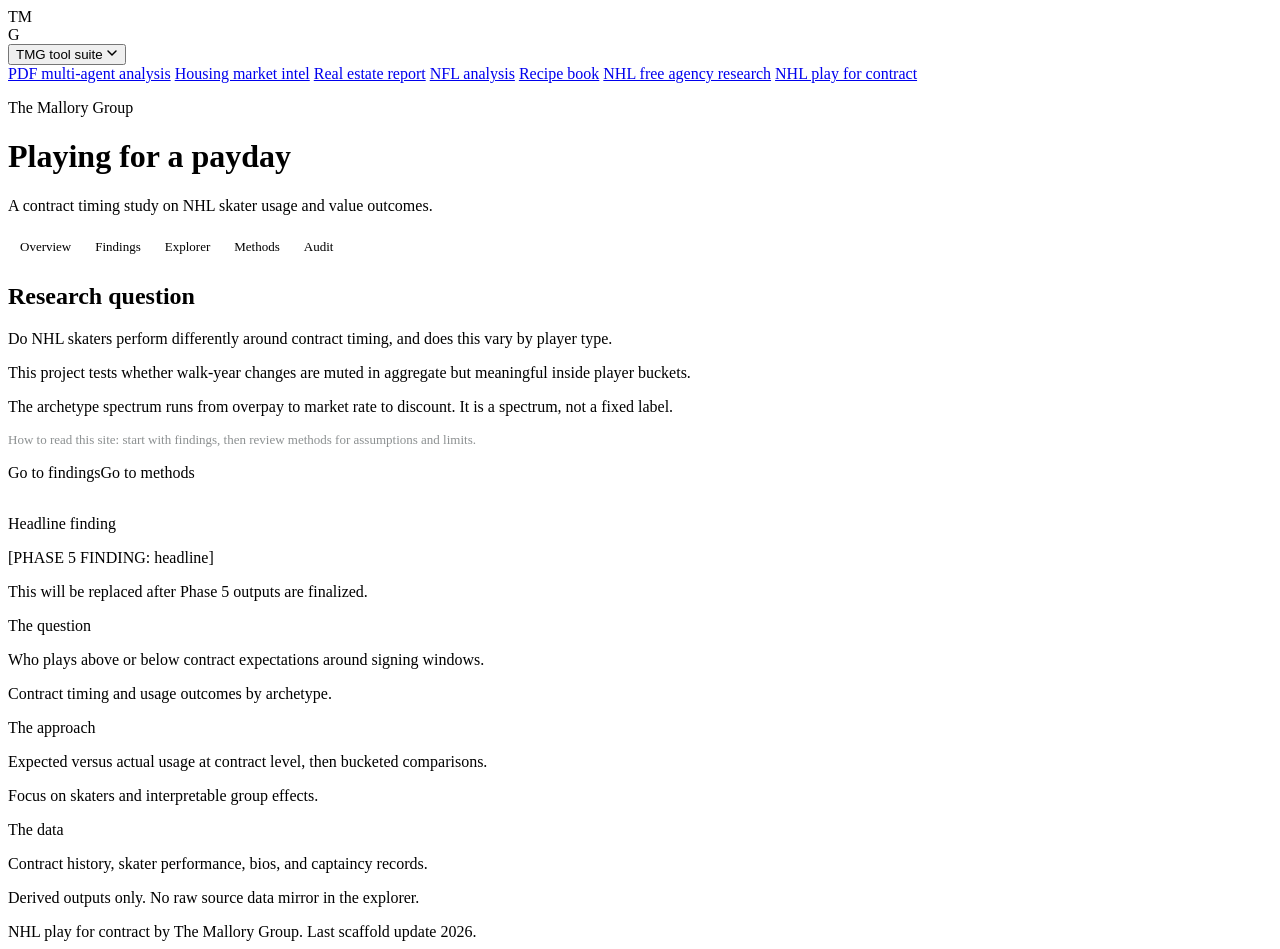
==== dashboard/src/index.html @ 9e1921b1 "Add GitHub Actions workflow for deploying to GitHub Pages, update README with deployment instruction" ====
<!doctype html>
<html lang="en">
<head>
  <meta charset="utf-8">
  <meta name="viewport" content="width=device-width, initial-scale=1">
  <title>NHL play for contract</title>
  <link rel="preconnect" href="https://fonts.googleapis.com">
  <link href="https://fonts.googleapis.com/css2?family=Inter:wght@400;500&display=swap" rel="stylesheet">
  <link rel="stylesheet" href="https://rmallorybpc.github.io/tmg-brand-guide/dist/tmg.css">
  <link rel="stylesheet" href="./site.css">
</head>
<body>
  <nav class="tmg-nav" role="banner" aria-label="The Mallory Group site navigation">
    <div class="tmg-logo" aria-label="The Mallory Group">
      <span>TM</span>
      <div class="tmg-logo-divider" aria-hidden="true"></div>
      <span>G</span>
    </div>
    <div class="tmg-dropdown-wrap">
      <button class="tmg-dropdown-btn" id="tmgDdBtn" aria-haspopup="true" aria-expanded="false" aria-controls="tmgDdMenu">
        TMG tool suite
        <svg class="tmg-chevron" viewBox="0 0 12 12" fill="none" width="12" height="12" aria-hidden="true">
          <path d="M2 4l4 4 4-4" stroke="currentColor" stroke-width="1.5" stroke-linecap="round"></path>
        </svg>
      </button>
      <div class="tmg-dropdown-menu" id="tmgDdMenu" role="menu">
        <a href="https://rmallorybpc.github.io/pdf-multi-agent-analysis/" target="_blank" rel="noreferrer" role="menuitem">PDF multi-agent analysis</a>
        <a href="https://rmallorybpc.github.io/housing-market-intel/" target="_blank" rel="noreferrer" role="menuitem">Housing market intel</a>
        <a href="https://rmallorybpc.github.io/real-estate-report/" target="_blank" rel="noreferrer" role="menuitem">Real estate report</a>
        <a href="https://rmallorybpc.github.io/nflanalysis/dashboard/src/" target="_blank" rel="noreferrer" role="menuitem">NFL analysis</a>
        <a href="https://rmallorybpc.github.io/recipes/" target="_blank" rel="noreferrer" role="menuitem">Recipe book</a>
        <a href="https://rmallorybpc.github.io/nhl-free-agency-research/" target="_blank" rel="noreferrer" role="menuitem">NHL free agency research</a>
        <a href="https://rmallorybpc.github.io/nhl-play-for-contract/" target="_blank" rel="noreferrer" role="menuitem">NHL play for contract</a>
      </div>
    </div>
  </nav>

  <main class="tmg-page" aria-label="NHL play for contract overview">
    <div class="tmg-container">
      <header class="tmg-page-header">
        <p class="tmg-eyebrow">The Mallory Group</p>
        <h1 class="tmg-page-title">Playing for a payday</h1>
        <p class="tmg-page-desc">A contract timing study on NHL skater usage and value outcomes.</p>
      </header>

      <nav class="tmg-page-links" aria-label="Site pages">
        <a class="tmg-page-link" href="./index.html" aria-current="page">Overview</a>
        <a class="tmg-page-link" href="./findings.html">Findings</a>
        <a class="tmg-page-link" href="./explorer.html">Explorer</a>
        <a class="tmg-page-link" href="./methods.html">Methods</a>
        <a class="tmg-page-link" href="./audit.html">Audit</a>
      </nav>

      <section class="tmg-bento-grid" aria-label="Overview cards">
        <article class="tmg-card-wide">
          <h2 class="tmg-h2">Research question</h2>
          <p class="tmg-body">Do NHL skaters perform differently around contract timing, and does this vary by player type.</p>
          <p class="tmg-body">This project tests whether walk-year changes are muted in aggregate but meaningful inside player buckets.</p>
          <p class="tmg-body">The archetype spectrum runs from overpay to market rate to discount. It is a spectrum, not a fixed label.</p>
          <p class="tmg-note">How to read this site: start with findings, then review methods for assumptions and limits.</p>
          <p class="tmg-inline-links">
            <a href="./findings.html">Go to findings</a>
            <a href="./methods.html">Go to methods</a>
          </p>
        </article>

        <article class="tmg-card" role="group" aria-label="Headline finding placeholder">
          <p class="tmg-card-label">Headline finding</p>
          <p class="tmg-card-title">[PHASE 5 FINDING: headline]</p>
          <p class="tmg-card-sub">This will be replaced after Phase 5 outputs are finalized.</p>
        </article>

        <article class="tmg-card" role="group" aria-label="Project framing">
          <p class="tmg-card-label">The question</p>
          <p class="tmg-card-title">Who plays above or below contract expectations around signing windows.</p>
          <p class="tmg-card-sub">Contract timing and usage outcomes by archetype.</p>
        </article>

        <article class="tmg-card" role="group" aria-label="Approach framing">
          <p class="tmg-card-label">The approach</p>
          <p class="tmg-card-title">Expected versus actual usage at contract level, then bucketed comparisons.</p>
          <p class="tmg-card-sub">Focus on skaters and interpretable group effects.</p>
        </article>

        <article class="tmg-card" role="group" aria-label="Data framing">
          <p class="tmg-card-label">The data</p>
          <p class="tmg-card-title">Contract history, skater performance, bios, and captaincy records.</p>
          <p class="tmg-card-sub">Derived outputs only. No raw source data mirror in the explorer.</p>
        </article>
      </section>
    </div>
  </main>

  <footer class="tmg-footer" role="contentinfo">
    NHL play for contract by The Mallory Group. Last scaffold update <span class="js-year">2026</span>.
  </footer>

  <script src="./site.js" defer></script>
</body>
</html>
---- dashboard/src/site.css ----
.tmg-page-links {
  display: flex;
  flex-wrap: wrap;
  gap: var(--tmg-gap-sm);
  margin-bottom: var(--tmg-gap);
}

.tmg-page-link {
  display: inline-flex;
  align-items: center;
  text-decoration: none;
  border: var(--tmg-border);
  color: var(--tmg-text);
  background: var(--tmg-surface);
  border-radius: var(--tmg-btn-radius);
  padding: 8px 12px;
  font-size: 13px;
  font-weight: 500;
}

.tmg-page-link[aria-current="page"] {
  border-color: var(--tmg-accent);
  color: var(--tmg-sage-hover);
}

.tmg-page-link:hover {
  border-color: var(--tmg-accent);
  color: var(--tmg-sage-hover);
}

.tmg-stack-sm {
  display: grid;
  gap: var(--tmg-gap-sm);
}

.tmg-filter-grid {
  display: grid;
  grid-template-columns: repeat(auto-fit, minmax(220px, 1fr));
  gap: var(--tmg-gap-sm);
}

.tmg-inline-links {
  display: inline-flex;
  gap: var(--tmg-gap-sm);
  flex-wrap: wrap;
}

.tmg-inline-links a {
  color: var(--tmg-sage-hover);
  text-decoration: none;
  border-bottom: 1px solid transparent;
}

.tmg-inline-links a:hover {
  border-bottom-color: var(--tmg-sage);
}

.tmg-note {
  margin: 0;
  font-size: 13px;
  color: rgba(45, 52, 54, 0.55);
}

.tmg-list {
  margin: 0;
  padding-left: 20px;
}

.tmg-list li {
  margin-bottom: 8px;
}
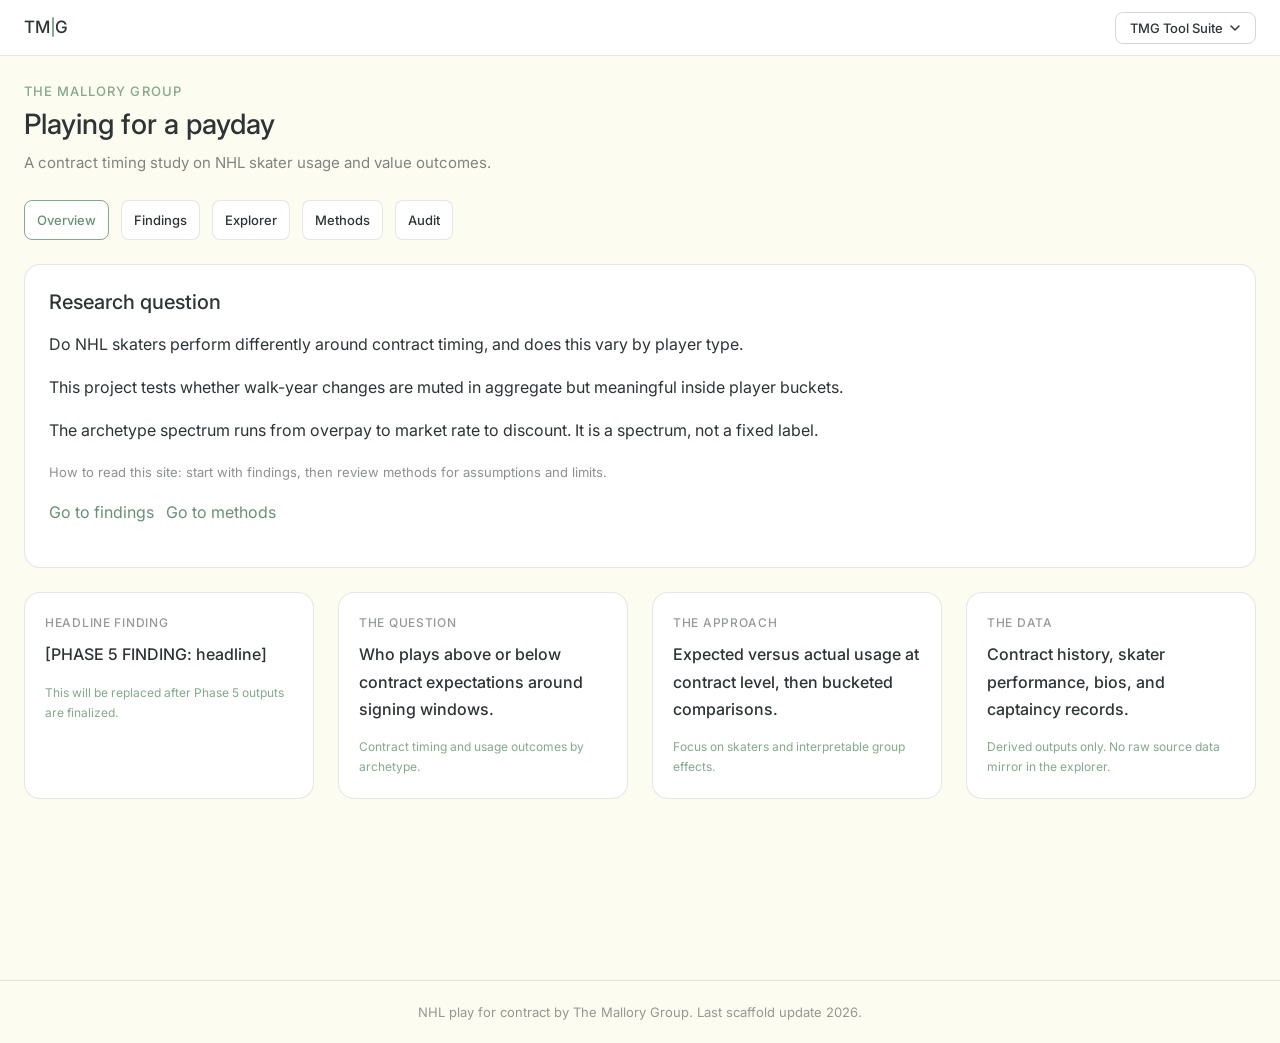
==== commit 2172d934: "Refactor stylesheets to use local tmg.css and update dropdown menu item labels for consistency" ====
--- a/dashboard/src/index.html
+++ b/dashboard/src/index.html
@@ -6,7 +6,7 @@
   <title>NHL play for contract</title>
   <link rel="preconnect" href="https://fonts.googleapis.com">
   <link href="https://fonts.googleapis.com/css2?family=Inter:wght@400;500&display=swap" rel="stylesheet">
-  <link rel="stylesheet" href="https://rmallorybpc.github.io/tmg-brand-guide/dist/tmg.css">
+  <link rel="stylesheet" href="./tmg.css">
   <link rel="stylesheet" href="./site.css">
 </head>
 <body>
@@ -18,19 +18,19 @@
     </div>
     <div class="tmg-dropdown-wrap">
       <button class="tmg-dropdown-btn" id="tmgDdBtn" aria-haspopup="true" aria-expanded="false" aria-controls="tmgDdMenu">
-        TMG tool suite
+        TMG Tool Suite
         <svg class="tmg-chevron" viewBox="0 0 12 12" fill="none" width="12" height="12" aria-hidden="true">
           <path d="M2 4l4 4 4-4" stroke="currentColor" stroke-width="1.5" stroke-linecap="round"></path>
         </svg>
       </button>
       <div class="tmg-dropdown-menu" id="tmgDdMenu" role="menu">
-        <a href="https://rmallorybpc.github.io/pdf-multi-agent-analysis/" target="_blank" rel="noreferrer" role="menuitem">PDF multi-agent analysis</a>
-        <a href="https://rmallorybpc.github.io/housing-market-intel/" target="_blank" rel="noreferrer" role="menuitem">Housing market intel</a>
-        <a href="https://rmallorybpc.github.io/real-estate-report/" target="_blank" rel="noreferrer" role="menuitem">Real estate report</a>
-        <a href="https://rmallorybpc.github.io/nflanalysis/dashboard/src/" target="_blank" rel="noreferrer" role="menuitem">NFL analysis</a>
-        <a href="https://rmallorybpc.github.io/recipes/" target="_blank" rel="noreferrer" role="menuitem">Recipe book</a>
-        <a href="https://rmallorybpc.github.io/nhl-free-agency-research/" target="_blank" rel="noreferrer" role="menuitem">NHL free agency research</a>
-        <a href="https://rmallorybpc.github.io/nhl-play-for-contract/" target="_blank" rel="noreferrer" role="menuitem">NHL play for contract</a>
+        <a href="https://rmallorybpc.github.io/pdf-multi-agent-analysis/" target="_blank" rel="noreferrer" role="menuitem">PDF Multi-Agent Analysis</a>
+        <a href="https://rmallorybpc.github.io/housing-market-intel/" target="_blank" rel="noreferrer" role="menuitem">Housing Market Intel</a>
+        <a href="https://rmallorybpc.github.io/real-estate-report/" target="_blank" rel="noreferrer" role="menuitem">Real Estate Report</a>
+        <a href="https://rmallorybpc.github.io/nflanalysis/dashboard/src/" target="_blank" rel="noreferrer" role="menuitem">NFL Analysis</a>
+        <a href="https://rmallorybpc.github.io/recipes/" target="_blank" rel="noreferrer" role="menuitem">Recipe Book</a>
+        <a href="https://rmallorybpc.github.io/nhl-free-agency-research/" target="_blank" rel="noreferrer" role="menuitem">NHL Free Agency Research</a>
+        <a href="https://rmallorybpc.github.io/nhl-play-for-contract/" target="_blank" rel="noreferrer" role="menuitem">NHL Play for Contract</a>
       </div>
     </div>
   </nav>
--- a/dashboard/src/tmg.css
+++ b/dashboard/src/tmg.css
@@ -0,0 +1,260 @@
+/* ============================================================
+   TMG Design System — The Mallory Group
+   dist/tmg.css — v2.0
+
+   CDN usage (add to every repo <head>):
+   <link rel="stylesheet" href="https://rmallorybpc.github.io/tmg-brand-guide/dist/tmg.css">
+
+   Google Font (add above the CSS link):
+   <link rel="preconnect" href="https://fonts.googleapis.com">
+   <link href="https://fonts.googleapis.com/css2?family=Inter:wght@400;500&display=swap" rel="stylesheet">
+   ============================================================ */
+
+
+/* ── 1. Tokens ─────────────────────────────────────────────── */
+:root {
+  /* Palette */
+  --tmg-cream:        #FDFCF0;
+  --tmg-charcoal:     #2D3436;
+  --tmg-sage:         #84A98C;
+  --tmg-sage-hover:   #6B8F74;
+  --tmg-white:        #FFFFFF;
+
+  /* Semantic */
+  --tmg-bg:           var(--tmg-cream);
+  --tmg-text:         var(--tmg-charcoal);
+  --tmg-accent:       var(--tmg-sage);
+  --tmg-surface:      var(--tmg-white);
+
+  /* Status */
+  --tmg-success:      #2E8540;
+  --tmg-warning:      #C47F00;
+  --tmg-error:        #B00020;
+
+  /* Borders */
+  --tmg-border:       1px solid rgba(45, 52, 54, 0.12);
+  --tmg-border-hover: 1px solid rgba(132, 169, 140, 0.50);
+
+  /* Radii */
+  --tmg-bento-radius: 16px;
+  --tmg-nav-radius:   8px;
+  --tmg-btn-radius:   8px;
+
+  /* Spacing */
+  --tmg-gap:          24px;
+  --tmg-gap-sm:       12px;
+
+  /* Elevation */
+  --tmg-shadow-sm:    0 1px 3px rgba(45, 52, 54, 0.08);
+  --tmg-shadow-md:    0 2px 8px rgba(45, 52, 54, 0.10);
+}
+
+
+/* ── 2. Reset & base ───────────────────────────────────────── */
+*, *::before, *::after { box-sizing: border-box; }
+
+body {
+  background: var(--tmg-bg);
+  color: var(--tmg-text);
+  font-family: Inter, -apple-system, BlinkMacSystemFont, "Segoe UI", Roboto, "Helvetica Neue", Arial, sans-serif;
+  font-size: 16px;
+  line-height: 1.7;
+  margin: 0;
+}
+
+:focus-visible {
+  outline: 3px solid rgba(132, 169, 140, 0.40);
+  outline-offset: 2px;
+}
+
+.sr-only {
+  position: absolute; width: 1px; height: 1px; padding: 0;
+  margin: -1px; overflow: hidden; clip: rect(0,0,0,0);
+  white-space: nowrap; border: 0;
+}
+
+
+/* ── 3. Typography ─────────────────────────────────────────── */
+.tmg-eyebrow    { font-size: 13px;  font-weight: 500; letter-spacing: 0.08em; text-transform: uppercase; color: var(--tmg-sage); margin: 0 0 4px; }
+.tmg-h1         { font-size: 28px;  font-weight: 500; line-height: 1.3; color: var(--tmg-charcoal); margin: 0 0 8px; }
+.tmg-h2         { font-size: 20px;  font-weight: 500; line-height: 1.3; color: var(--tmg-charcoal); margin: 0 0 6px; }
+.tmg-h3         { font-size: 16px;  font-weight: 500; line-height: 1.3; color: var(--tmg-charcoal); margin: 0 0 6px; }
+.tmg-body       { font-size: 16px;  font-weight: 400; line-height: 1.7; color: var(--tmg-charcoal); }
+.tmg-body-sm    { font-size: 13px;  font-weight: 400; color: var(--tmg-charcoal); }
+.tmg-label      { font-size: 13px;  font-weight: 500; color: var(--tmg-charcoal); }
+.tmg-label-caps { font-size: 12px;  font-weight: 500; letter-spacing: 0.06em; text-transform: uppercase; color: rgba(45,52,54,0.50); }
+.tmg-metric     { font-size: 28px;  font-weight: 500; color: var(--tmg-charcoal); }
+.tmg-text-muted { color: rgba(45, 52, 54, 0.55); }
+.tmg-text-accent{ color: var(--tmg-sage); }
+
+
+/* ── 4. Navigation ─────────────────────────────────────────── */
+.tmg-nav {
+  position: sticky; top: 0; z-index: 100;
+  background: var(--tmg-white); border-bottom: var(--tmg-border);
+  padding: 0 24px; height: 56px;
+  display: flex; align-items: center; justify-content: space-between;
+}
+
+.tmg-logo {
+  display: flex; align-items: center;
+  font-size: 17px; font-weight: 500; letter-spacing: 0.02em;
+  color: var(--tmg-charcoal); text-decoration: none;
+}
+
+.tmg-logo-divider {
+  width: 2px; height: 20px;
+  background: var(--tmg-sage); border-radius: 2px; margin: 0 1px;
+}
+
+.tmg-dropdown-wrap { position: relative; }
+
+.tmg-dropdown-btn {
+  background: transparent; border: 1px solid rgba(45,52,54,0.20);
+  border-radius: var(--tmg-btn-radius); padding: 7px 14px;
+  font-size: 13px; font-weight: 500; color: var(--tmg-charcoal);
+  cursor: pointer; display: inline-flex; align-items: center; gap: 6px;
+  font-family: inherit; transition: background 0.15s;
+}
+.tmg-dropdown-btn:hover,
+.tmg-dropdown-btn.open          { background: rgba(132,169,140,0.10); }
+.tmg-dropdown-btn:focus-visible { outline: 3px solid rgba(132,169,140,0.35); outline-offset: 2px; }
+
+.tmg-chevron { transition: transform 0.2s; flex-shrink: 0; }
+.tmg-dropdown-btn.open .tmg-chevron { transform: rotate(180deg); }
+
+.tmg-dropdown-menu {
+  display: none; position: absolute; right: 0; top: calc(100% + 6px);
+  background: var(--tmg-white); border: var(--tmg-border);
+  border-radius: 10px; padding: 6px; min-width: 220px;
+  z-index: 200; box-shadow: var(--tmg-shadow-md);
+}
+.tmg-dropdown-menu.open { display: block; }
+
+.tmg-dropdown-menu a {
+  display: block; padding: 8px 12px; border-radius: 6px;
+  font-size: 13px; color: var(--tmg-charcoal); text-decoration: none;
+  transition: background 0.12s, color 0.12s;
+}
+.tmg-dropdown-menu a:hover          { background: rgba(132,169,140,0.12); color: var(--tmg-sage-hover); }
+.tmg-dropdown-menu a:focus-visible  { outline: 2px solid var(--tmg-sage); outline-offset: -2px; border-radius: 6px; }
+
+
+/* ── 5. Layout ─────────────────────────────────────────────── */
+.tmg-page {
+  background: var(--tmg-bg);
+  min-height: 100vh;
+  padding: var(--tmg-gap);
+}
+
+.tmg-container {
+  max-width: 1280px;
+  margin: 0 auto;
+}
+
+.tmg-bento-grid {
+  display: grid;
+  grid-template-columns: repeat(auto-fit, minmax(280px, 1fr));
+  gap: var(--tmg-gap);
+}
+
+.tmg-page-header { margin-bottom: var(--tmg-gap); }
+.tmg-page-title  { font-size: 28px; font-weight: 500; color: var(--tmg-charcoal); margin: 0 0 8px; line-height: 1.3; }
+.tmg-page-desc   { font-size: 15px; color: rgba(45,52,54,0.60); margin: 0; }
+
+.tmg-footer {
+  padding: 20px 24px; text-align: center;
+  font-size: 13px; color: rgba(45,52,54,0.50);
+  border-top: var(--tmg-border); margin-top: var(--tmg-gap);
+}
+
+
+/* ── 6. Cards ──────────────────────────────────────────────── */
+.tmg-card {
+  background: var(--tmg-white);
+  border: var(--tmg-border);
+  border-radius: var(--tmg-bento-radius);
+  padding: 20px;
+}
+
+.tmg-card-wide {
+  background: var(--tmg-white);
+  border: var(--tmg-border);
+  border-radius: var(--tmg-bento-radius);
+  padding: 24px;
+  grid-column: 1 / -1;
+}
+
+.tmg-card-label { font-size: 12px; font-weight: 500; text-transform: uppercase; letter-spacing: 0.06em; color: rgba(45,52,54,0.50); margin: 0 0 8px; }
+.tmg-card-title { font-size: 16px; font-weight: 500; color: var(--tmg-charcoal); margin: 0 0 14px; }
+.tmg-card-value { font-size: 28px; font-weight: 500; color: var(--tmg-charcoal); margin: 0 0 4px; }
+.tmg-card-sub   { font-size: 12px; color: var(--tmg-sage); margin: 0; }
+.tmg-trend-up   { color: var(--tmg-success); font-size: 13px; font-weight: 500; }
+.tmg-trend-down { color: var(--tmg-error);   font-size: 13px; font-weight: 500; }
+
+
+/* ── 7. Buttons ────────────────────────────────────────────── */
+.tmg-btn {
+  background: var(--tmg-charcoal); color: var(--tmg-white);
+  border: none; border-radius: var(--tmg-btn-radius);
+  padding: 10px 16px; font-size: 13px; font-weight: 500;
+  cursor: pointer; display: inline-flex; align-items: center; gap: 6px;
+  font-family: inherit; transition: background 0.15s;
+}
+.tmg-btn:hover          { background: #3D4446; }
+.tmg-btn:active         { transform: scale(0.98); }
+.tmg-btn:focus-visible  { outline: 3px solid rgba(45,52,54,0.20); outline-offset: 2px; }
+
+.tmg-btn-ghost {
+  background: transparent; color: var(--tmg-charcoal);
+  border: 1px solid rgba(45,52,54,0.20); border-radius: var(--tmg-btn-radius);
+  padding: 10px 16px; font-size: 13px; font-weight: 500;
+  cursor: pointer; display: inline-flex; align-items: center; gap: 6px;
+  font-family: inherit; transition: border-color 0.15s, color 0.15s;
+}
+.tmg-btn-ghost:hover         { border-color: var(--tmg-sage); color: var(--tmg-sage-hover); }
+.tmg-btn-ghost:active        { transform: scale(0.98); }
+.tmg-btn-ghost:focus-visible { outline: 3px solid rgba(132,169,140,0.35); outline-offset: 2px; }
+
+
+/* ── 8. Tables ─────────────────────────────────────────────── */
+.tmg-table { width: 100%; border-collapse: collapse; font-size: 13px; }
+
+.tmg-table th {
+  background: rgba(132,169,140,0.15); color: var(--tmg-charcoal);
+  font-weight: 500; font-size: 12px; text-transform: uppercase;
+  letter-spacing: 0.04em; padding: 9px 14px; text-align: left;
+  border-bottom: 1px solid rgba(132,169,140,0.25);
+}
+
+.tmg-table td {
+  padding: 9px 14px;
+  border-bottom: 1px solid rgba(45,52,54,0.07);
+  color: var(--tmg-charcoal);
+}
+
+.tmg-table tr:last-child td { border-bottom: none; }
+.tmg-table tr:hover td      { background: rgba(132,169,140,0.04); }
+
+
+/* ── 9. Form inputs ────────────────────────────────────────── */
+.tmg-input,
+.tmg-select,
+.tmg-textarea {
+  width: 100%; background: var(--tmg-white); color: var(--tmg-charcoal);
+  border: var(--tmg-border); border-radius: var(--tmg-btn-radius);
+  padding: 9px 12px; font-size: 14px; font-family: inherit;
+  transition: border-color 0.15s, box-shadow 0.15s; box-sizing: border-box;
+}
+.tmg-input:focus,
+.tmg-select:focus,
+.tmg-textarea:focus {
+  outline: none; border-color: var(--tmg-sage);
+  box-shadow: 0 0 0 3px rgba(132,169,140,0.15);
+}
+.tmg-input::placeholder { color: rgba(45,52,54,0.35); }
+
+.tmg-field-label {
+  display: block; font-size: 13px; font-weight: 500;
+  color: var(--tmg-charcoal); margin-bottom: 6px;
+}
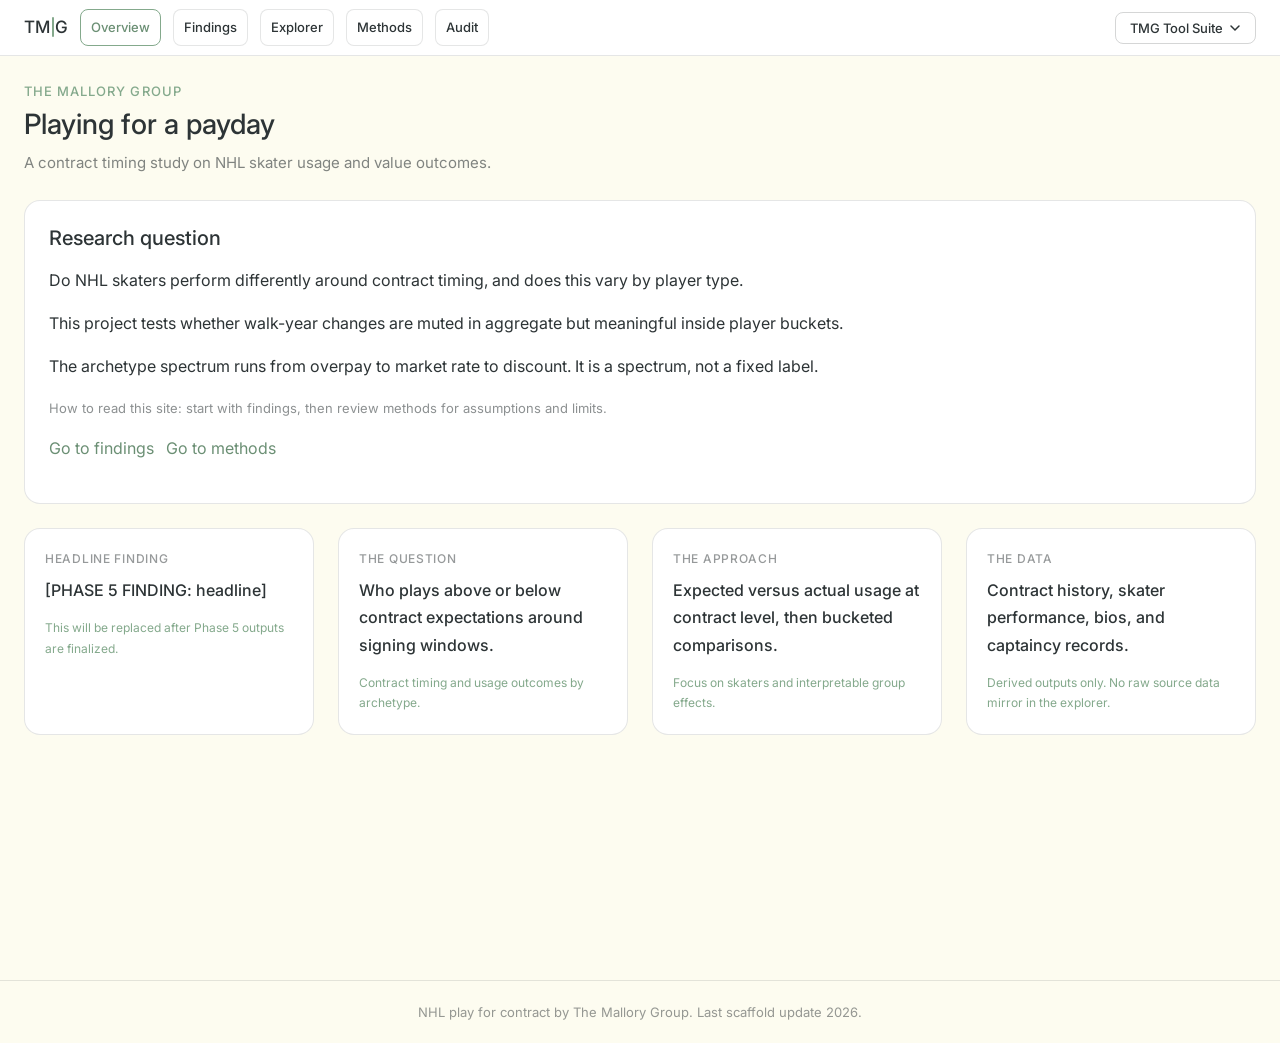
==== commit 1ca08cb7: "Add navigation links to all main pages and enhance CSS for better layout and styling" ====
--- a/dashboard/src/index.html
+++ b/dashboard/src/index.html
@@ -16,6 +16,13 @@
       <div class="tmg-logo-divider" aria-hidden="true"></div>
       <span>G</span>
     </div>
+    <nav class="tmg-page-links" aria-label="Site pages">
+      <a class="tmg-page-link" href="./index.html" aria-current="page">Overview</a>
+      <a class="tmg-page-link" href="./findings.html">Findings</a>
+      <a class="tmg-page-link" href="./explorer.html">Explorer</a>
+      <a class="tmg-page-link" href="./methods.html">Methods</a>
+      <a class="tmg-page-link" href="./audit.html">Audit</a>
+    </nav>
     <div class="tmg-dropdown-wrap">
       <button class="tmg-dropdown-btn" id="tmgDdBtn" aria-haspopup="true" aria-expanded="false" aria-controls="tmgDdMenu">
         TMG Tool Suite
@@ -42,14 +49,6 @@
         <h1 class="tmg-page-title">Playing for a payday</h1>
         <p class="tmg-page-desc">A contract timing study on NHL skater usage and value outcomes.</p>
       </header>
-
-      <nav class="tmg-page-links" aria-label="Site pages">
-        <a class="tmg-page-link" href="./index.html" aria-current="page">Overview</a>
-        <a class="tmg-page-link" href="./findings.html">Findings</a>
-        <a class="tmg-page-link" href="./explorer.html">Explorer</a>
-        <a class="tmg-page-link" href="./methods.html">Methods</a>
-        <a class="tmg-page-link" href="./audit.html">Audit</a>
-      </nav>
 
       <section class="tmg-bento-grid" aria-label="Overview cards">
         <article class="tmg-card-wide">
--- a/dashboard/src/site.css
+++ b/dashboard/src/site.css
@@ -3,6 +3,19 @@
   flex-wrap: wrap;
   gap: var(--tmg-gap-sm);
   margin-bottom: var(--tmg-gap);
+}
+
+.tmg-nav {
+  gap: var(--tmg-gap-sm);
+}
+
+.tmg-nav .tmg-page-links {
+  flex: 1;
+  margin-bottom: 0;
+  flex-wrap: nowrap;
+  overflow-x: auto;
+  white-space: nowrap;
+  scrollbar-width: thin;
 }
 
 .tmg-page-link {
@@ -16,6 +29,11 @@
   padding: 8px 12px;
   font-size: 13px;
   font-weight: 500;
+}
+
+.tmg-nav .tmg-page-link {
+  flex: 0 0 auto;
+  padding: 6px 10px;
 }
 
 .tmg-page-link[aria-current="page"] {
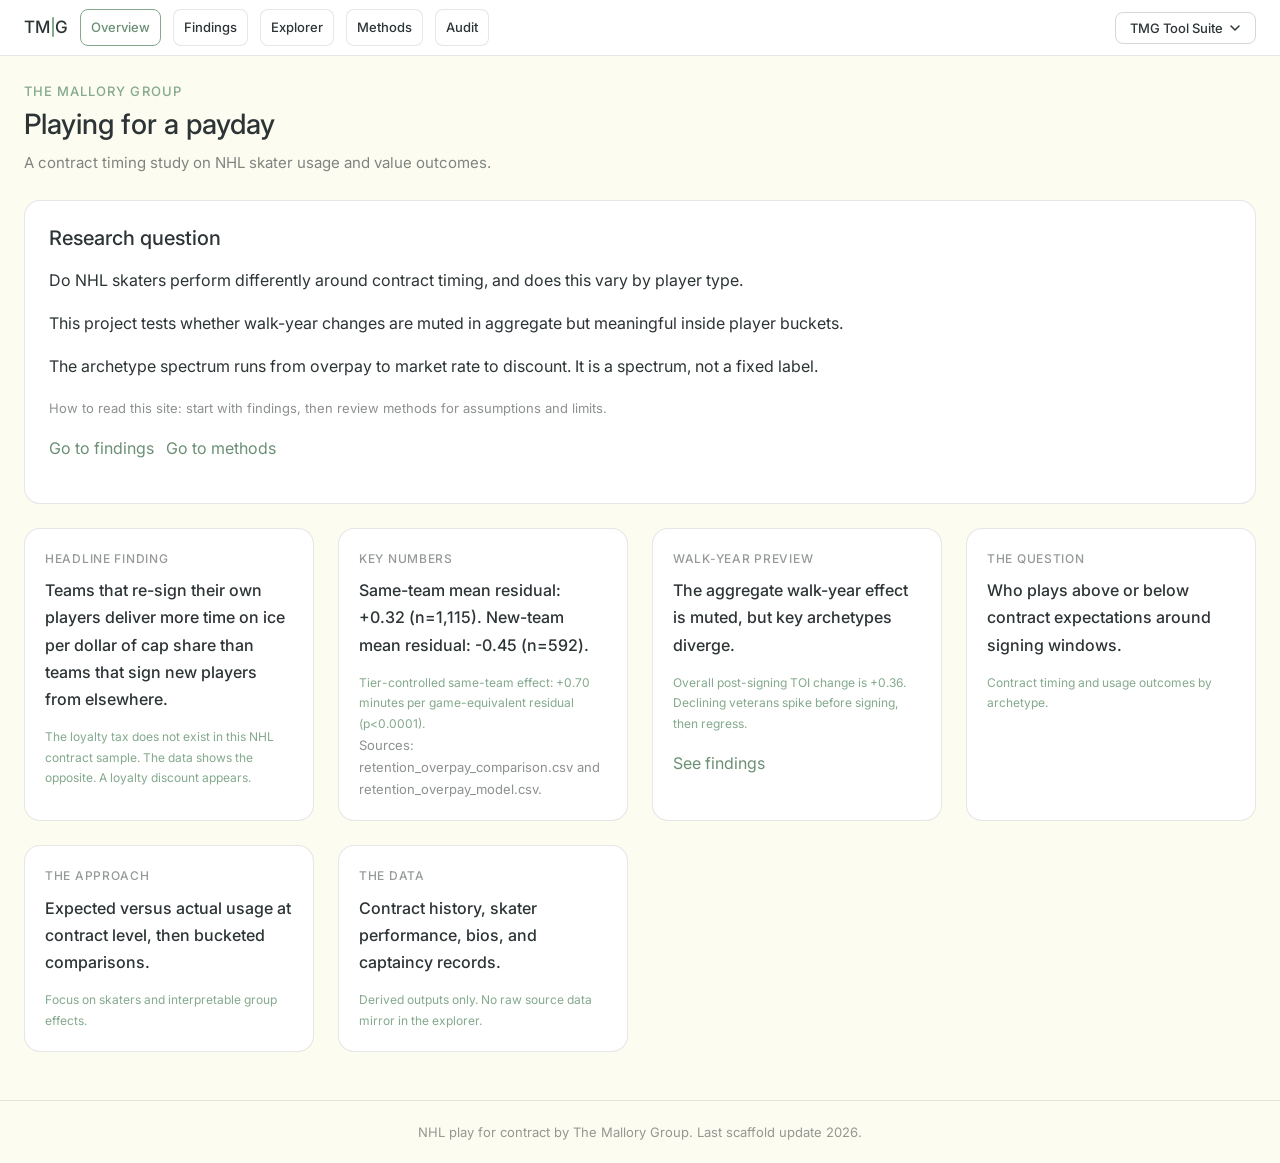
==== commit 5630f3cc: "Enhance dashboard functionality by copying findings data into the payload, updating audit and explor" ====
--- a/dashboard/src/index.html
+++ b/dashboard/src/index.html
@@ -63,10 +63,24 @@
           </p>
         </article>
 
-        <article class="tmg-card" role="group" aria-label="Headline finding placeholder">
+        <article class="tmg-card" role="group" aria-label="Headline finding loyalty discount">
           <p class="tmg-card-label">Headline finding</p>
-          <p class="tmg-card-title">[PHASE 5 FINDING: headline]</p>
-          <p class="tmg-card-sub">This will be replaced after Phase 5 outputs are finalized.</p>
+          <p class="tmg-card-title">Teams that re-sign their own players deliver more time on ice per dollar of cap share than teams that sign new players from elsewhere.</p>
+          <p class="tmg-card-sub">The loyalty tax does not exist in this NHL contract sample. The data shows the opposite. A loyalty discount appears.</p>
+        </article>
+
+        <article class="tmg-card" role="group" aria-label="Headline support numbers">
+          <p class="tmg-card-label">Key numbers</p>
+          <p class="tmg-card-title">Same-team mean residual: +0.32 (n=1,115). New-team mean residual: -0.45 (n=592).</p>
+          <p class="tmg-card-sub">Tier-controlled same-team effect: +0.70 minutes per game-equivalent residual (p&lt;0.0001).</p>
+          <p class="tmg-note">Sources: retention_overpay_comparison.csv and retention_overpay_model.csv.</p>
+        </article>
+
+        <article class="tmg-card" role="group" aria-label="Walk-year preview">
+          <p class="tmg-card-label">Walk-year preview</p>
+          <p class="tmg-card-title">The aggregate walk-year effect is muted, but key archetypes diverge.</p>
+          <p class="tmg-card-sub">Overall post-signing TOI change is +0.36. Declining veterans spike before signing, then regress.</p>
+          <p class="tmg-inline-links"><a href="./findings.html">See findings</a></p>
         </article>
 
         <article class="tmg-card" role="group" aria-label="Project framing">
--- a/dashboard/src/site.css
+++ b/dashboard/src/site.css
@@ -51,6 +51,20 @@
   gap: var(--tmg-gap-sm);
 }
 
+.tmg-two-col {
+  display: grid;
+  grid-template-columns: repeat(auto-fit, minmax(280px, 1fr));
+  gap: var(--tmg-gap);
+}
+
+.tmg-row-between {
+  display: flex;
+  align-items: center;
+  justify-content: space-between;
+  gap: var(--tmg-gap-sm);
+  flex-wrap: wrap;
+}
+
 .tmg-filter-grid {
   display: grid;
   grid-template-columns: repeat(auto-fit, minmax(220px, 1fr));
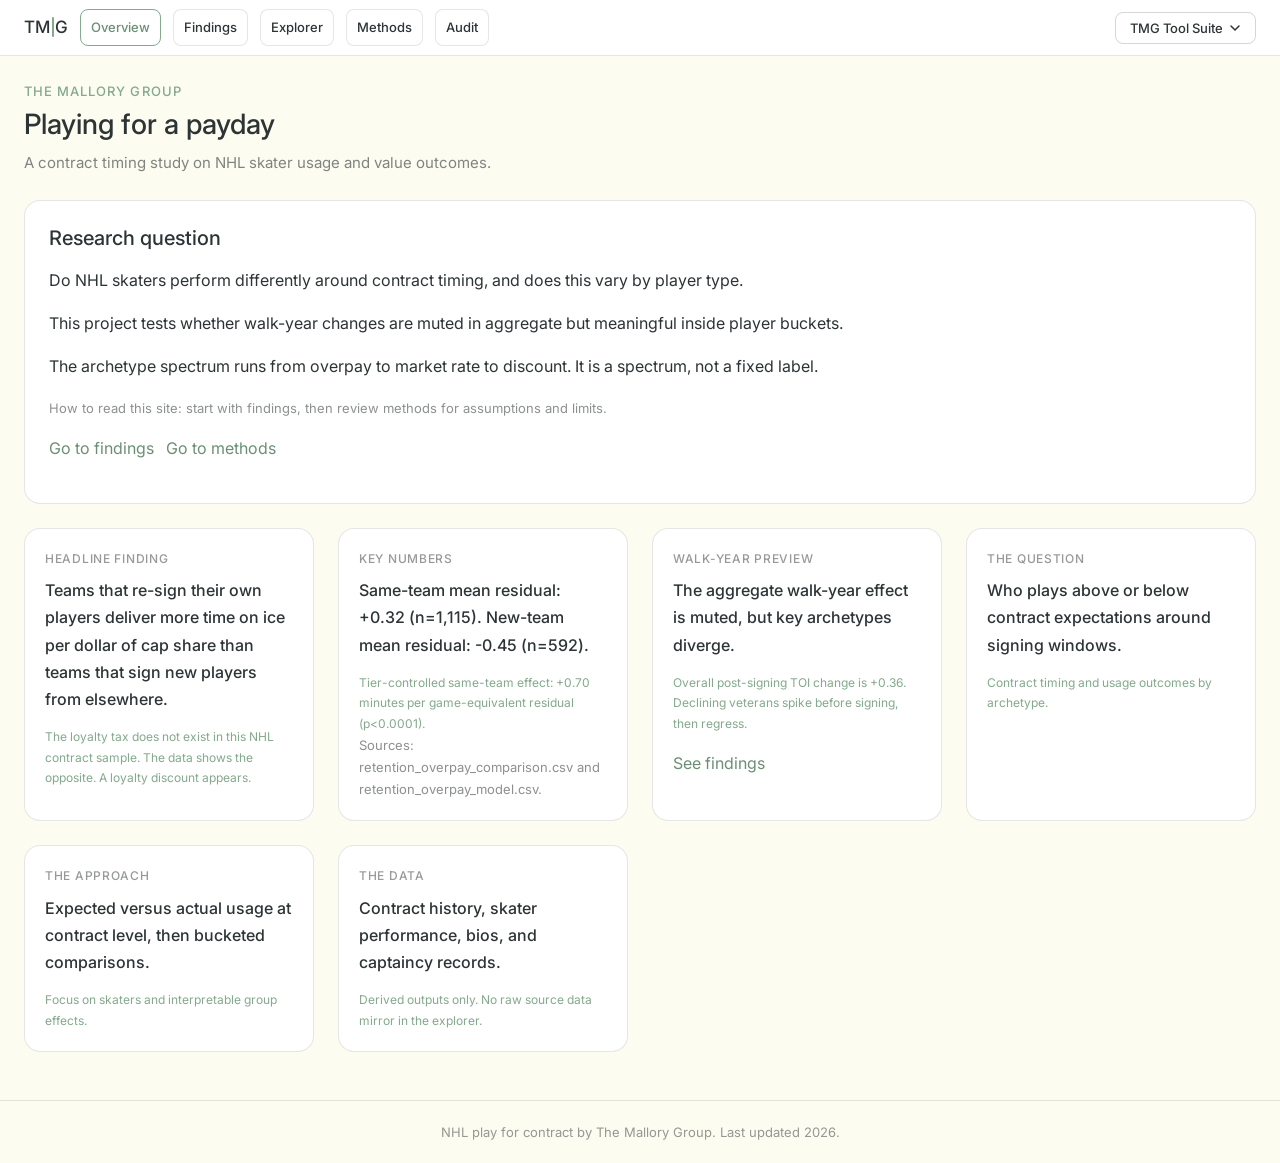
==== commit 58d49956: "Add previous and signing team data to analysis and output files; update HTML footers for consistency" ====
--- a/dashboard/src/index.html
+++ b/dashboard/src/index.html
@@ -105,7 +105,7 @@
   </main>
 
   <footer class="tmg-footer" role="contentinfo">
-    NHL play for contract by The Mallory Group. Last scaffold update <span class="js-year">2026</span>.
+    NHL play for contract by The Mallory Group. Last updated <span class="js-year">2026</span>.
   </footer>
 
   <script src="./site.js" defer></script>
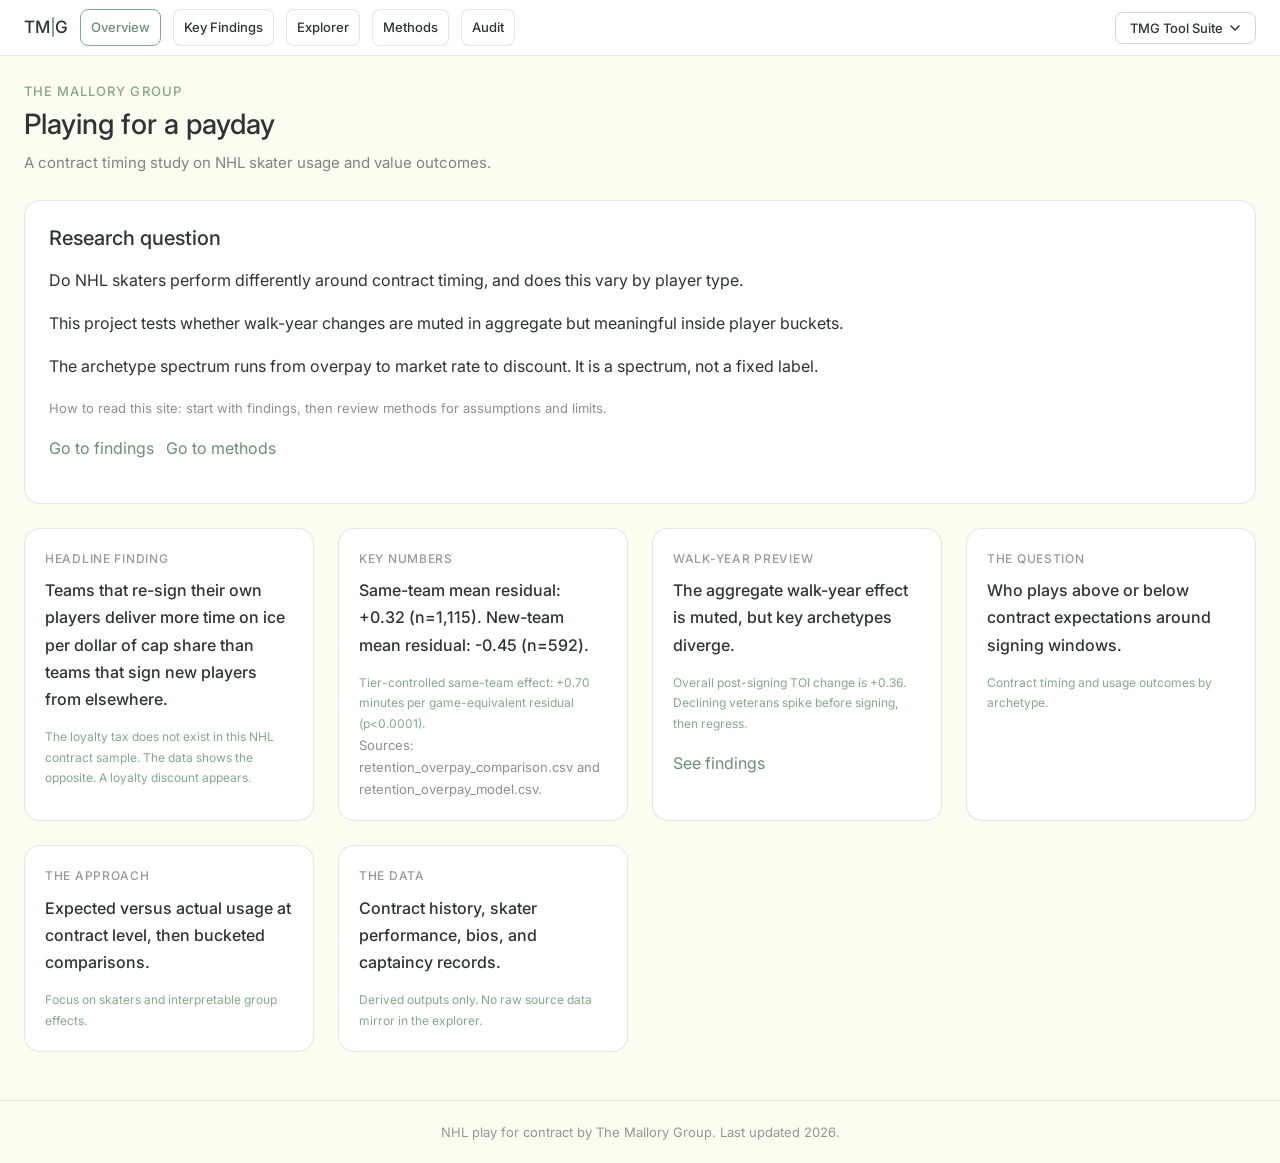
==== commit e94706cd: "Update navigation links and headings to use "Key Findings" for consistency across all pages" ====
--- a/dashboard/src/index.html
+++ b/dashboard/src/index.html
@@ -18,7 +18,7 @@
     </div>
     <nav class="tmg-page-links" aria-label="Site pages">
       <a class="tmg-page-link" href="./index.html" aria-current="page">Overview</a>
-      <a class="tmg-page-link" href="./findings.html">Findings</a>
+      <a class="tmg-page-link" href="./findings.html">Key Findings</a>
       <a class="tmg-page-link" href="./explorer.html">Explorer</a>
       <a class="tmg-page-link" href="./methods.html">Methods</a>
       <a class="tmg-page-link" href="./audit.html">Audit</a>
